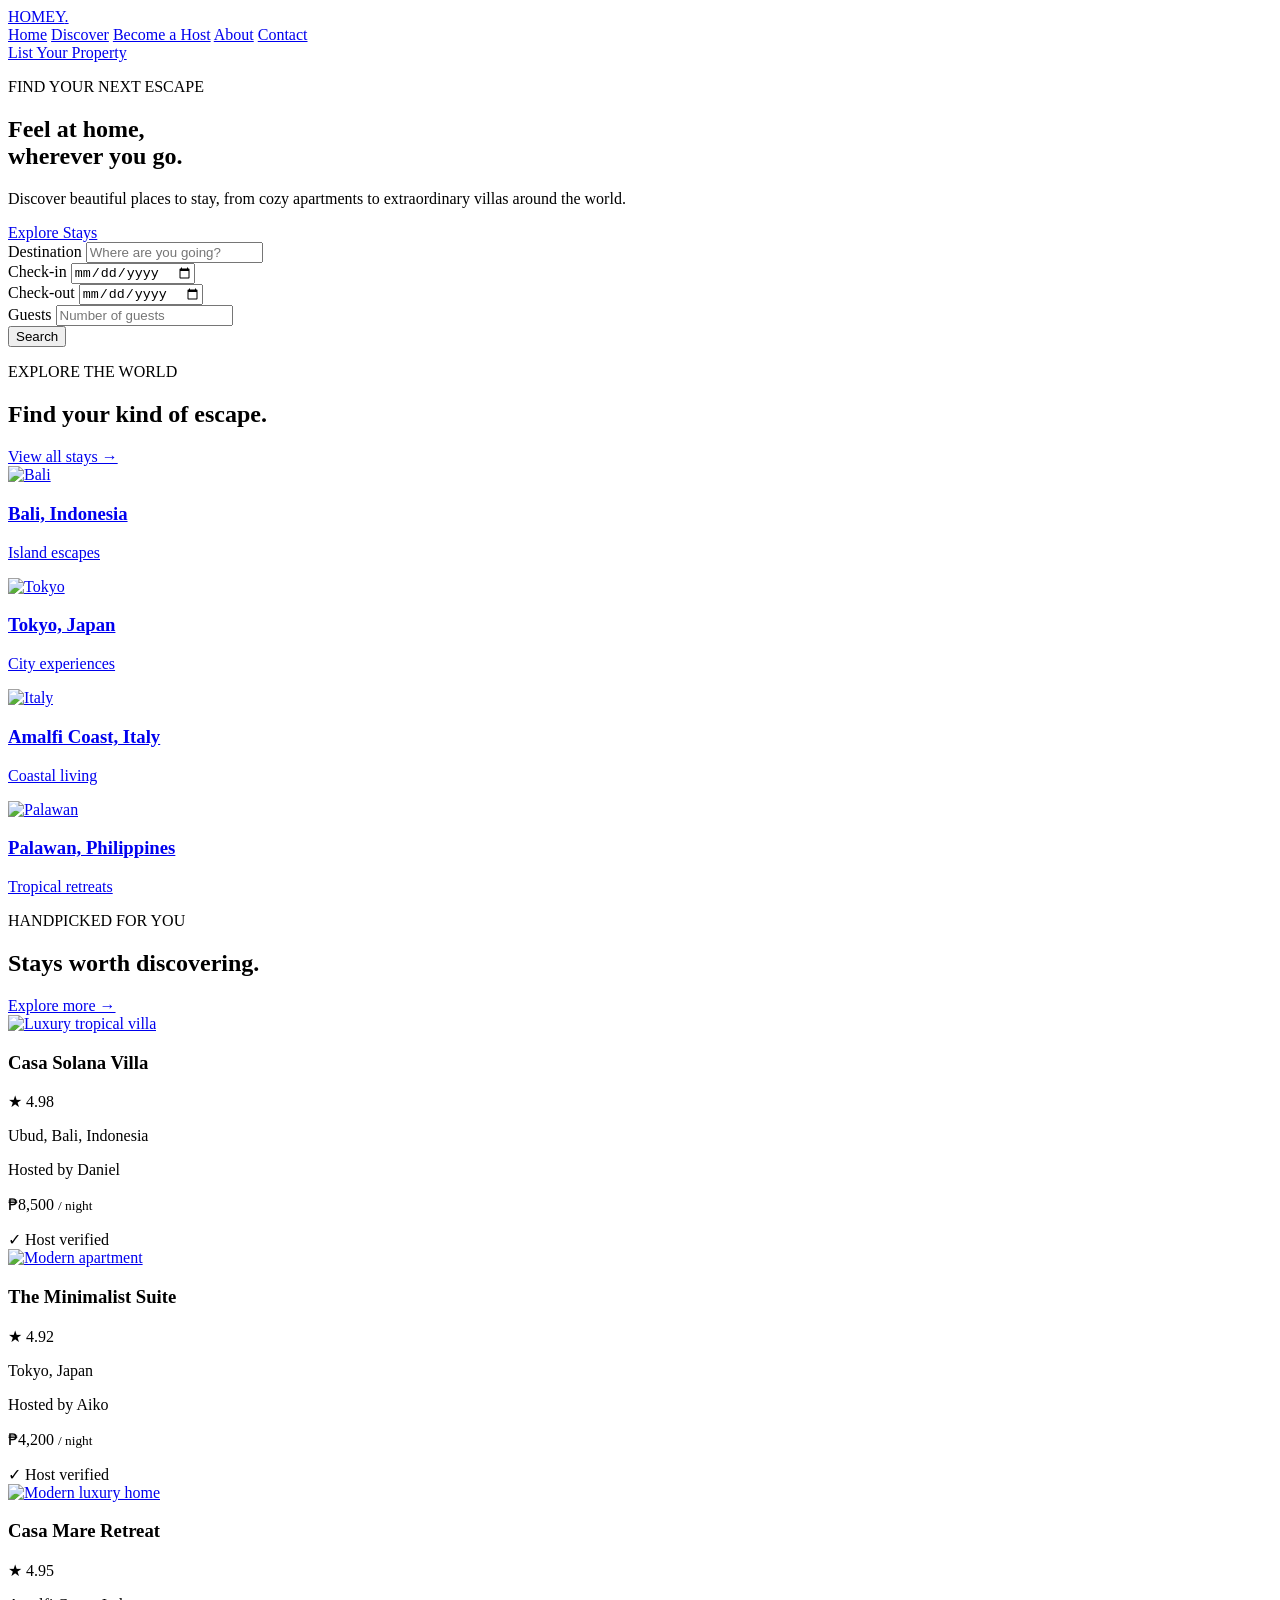
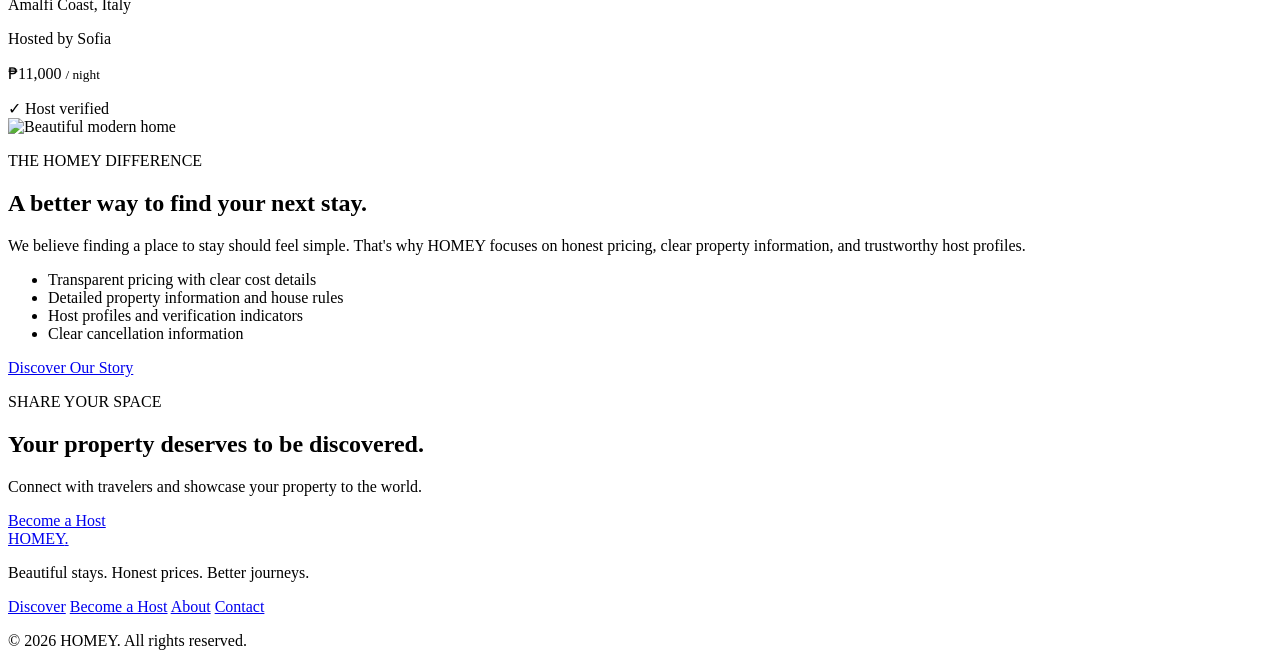
==== index.html @ 2c4d7ad2 "first commit" ====
<!DOCTYPE html>
<html lang="en">
<head>
    <meta charset="UTF-8">
    <meta name="viewport" content="width=device-width, initial-scale=1.0">
    <title>HOMEY | Stay Beyond Ordinary</title>
    <link rel="stylesheet" href="styles.css">
</head>
<body>

<header class="navbar">
    <a href="index.html" class="logo">HOMEY<span>.</span></a>

    <nav>
        <a href="index.html" class="active">Home</a>
        <a href="discover.html">Discover</a>
        <a href="host.html">Become a Host</a>
        <a href="about.html">About</a>
        <a href="contact.html">Contact</a>
    </nav>

    <a href="host.html" class="nav-button">List Your Property</a>
</header>

<section class="hero">
    <div class="hero-content">
        <p class="eyebrow">FIND YOUR NEXT ESCAPE</p>
        <h1>Feel at home,<br>wherever you go.</h1>
        <p>
            Discover beautiful places to stay, from cozy apartments
            to extraordinary villas around the world.
        </p>
        <a href="discover.html" class="button">Explore Stays</a>
    </div>
</section>

<section class="search-section">
    <form action="discover.html" method="get" class="search-box">
        <div>
            <label>Destination</label>
            <input type="text" name="destination" placeholder="Where are you going?">
        </div>

        <div>
            <label>Check-in</label>
            <input type="date" name="checkin">
        </div>

        <div>
            <label>Check-out</label>
            <input type="date" name="checkout">
        </div>

        <div>
            <label>Guests</label>
            <input type="number" name="guests" min="1" placeholder="Number of guests">
        </div>

        <button type="submit" class="button">Search</button>
    </form>
</section>

<section class="section">
    <div class="section-heading">
        <div>
            <p class="eyebrow">EXPLORE THE WORLD</p>
            <h2>Find your kind of escape.</h2>
        </div>
        <a href="discover.html" class="text-link">View all stays →</a>
    </div>

    <div class="destination-grid">
        <a href="discover.html" class="destination-card">
            <img src="" alt="Bali">
            <div><h3>Bali, Indonesia</h3><p>Island escapes</p></div>
        </a>

        <a href="discover.html" class="destination-card">
            <img src="" alt="Tokyo">
            <div><h3>Tokyo, Japan</h3><p>City experiences</p></div>
        </a>

        <a href="discover.html" class="destination-card">
            <img src="" alt="Italy">
            <div><h3>Amalfi Coast, Italy</h3><p>Coastal living</p></div>
        </a>

        <a href="discover.html" class="destination-card">
            <img src="" alt="Palawan">
            <div><h3>Palawan, Philippines</h3><p>Tropical retreats</p></div>
        </a>
    </div>
</section>

<section class="section">
    <div class="section-heading">
        <div>
            <p class="eyebrow">HANDPICKED FOR YOU</p>
            <h2>Stays worth discovering.</h2>
        </div>
        <a href="discover.html" class="text-link">Explore more →</a>
    </div>

    <div class="property-grid">

        <article class="property-card">
            <a href="property.html">
                <img src="" alt="Luxury tropical villa">
            </a>
            <div class="property-info">
                <div class="property-top">
                    <h3>Casa Solana Villa</h3>
                    <span>★ 4.98</span>
                </div>
                <p>Ubud, Bali, Indonesia</p>
                <p class="host">Hosted by Daniel</p>
                <p class="price">₱8,500 <small>/ night</small></p>
                <span class="verified">✓ Host verified</span>
            </div>
        </article>

        <article class="property-card">
            <a href="property.html">
                <img src="" alt="Modern apartment">
            </a>
            <div class="property-info">
                <div class="property-top">
                    <h3>The Minimalist Suite</h3>
                    <span>★ 4.92</span>
                </div>
                <p>Tokyo, Japan</p>
                <p class="host">Hosted by Aiko</p>
                <p class="price">₱4,200 <small>/ night</small></p>
                <span class="verified">✓ Host verified</span>
            </div>
        </article>

        <article class="property-card">
            <a href="property.html">
                <img src="" alt="Modern luxury home">
            </a>
            <div class="property-info">
                <div class="property-top">
                    <h3>Casa Mare Retreat</h3>
                    <span>★ 4.95</span>
                </div>
                <p>Amalfi Coast, Italy</p>
                <p class="host">Hosted by Sofia</p>
                <p class="price">₱11,000 <small>/ night</small></p>
                <span class="verified">✓ Host verified</span>
            </div>
        </article>

    </div>
</section>

<section class="feature-section">
    <div class="feature-image">
        <img src="" alt="Beautiful modern home">
    </div>

    <div class="feature-content">
        <p class="eyebrow">THE HOMEY DIFFERENCE</p>
        <h2>A better way to find your next stay.</h2>
        <p>
            We believe finding a place to stay should feel simple.
            That's why HOMEY focuses on honest pricing, clear
            property information, and trustworthy host profiles.
        </p>

        <ul class="feature-list">
            <li>Transparent pricing with clear cost details</li>
            <li>Detailed property information and house rules</li>
            <li>Host profiles and verification indicators</li>
            <li>Clear cancellation information</li>
        </ul>

        <a href="about.html" class="button">Discover Our Story</a>
    </div>
</section>

<section class="host-banner">
    <p class="eyebrow">SHARE YOUR SPACE</p>
    <h2>Your property deserves to be discovered.</h2>
    <p>Connect with travelers and showcase your property to the world.</p>
    <a href="host.html" class="button button-light">Become a Host</a>
</section>

<footer>
    <a href="index.html" class="logo">HOMEY<span>.</span></a>
    <p>Beautiful stays. Honest prices. Better journeys.</p>
    <div class="footer-links">
        <a href="discover.html">Discover</a>
        <a href="host.html">Become a Host</a>
        <a href="about.html">About</a>
        <a href="contact.html">Contact</a>
    </div>
    <p class="copyright">© 2026 HOMEY. All rights reserved.</p>
</footer>

</body>
</html>
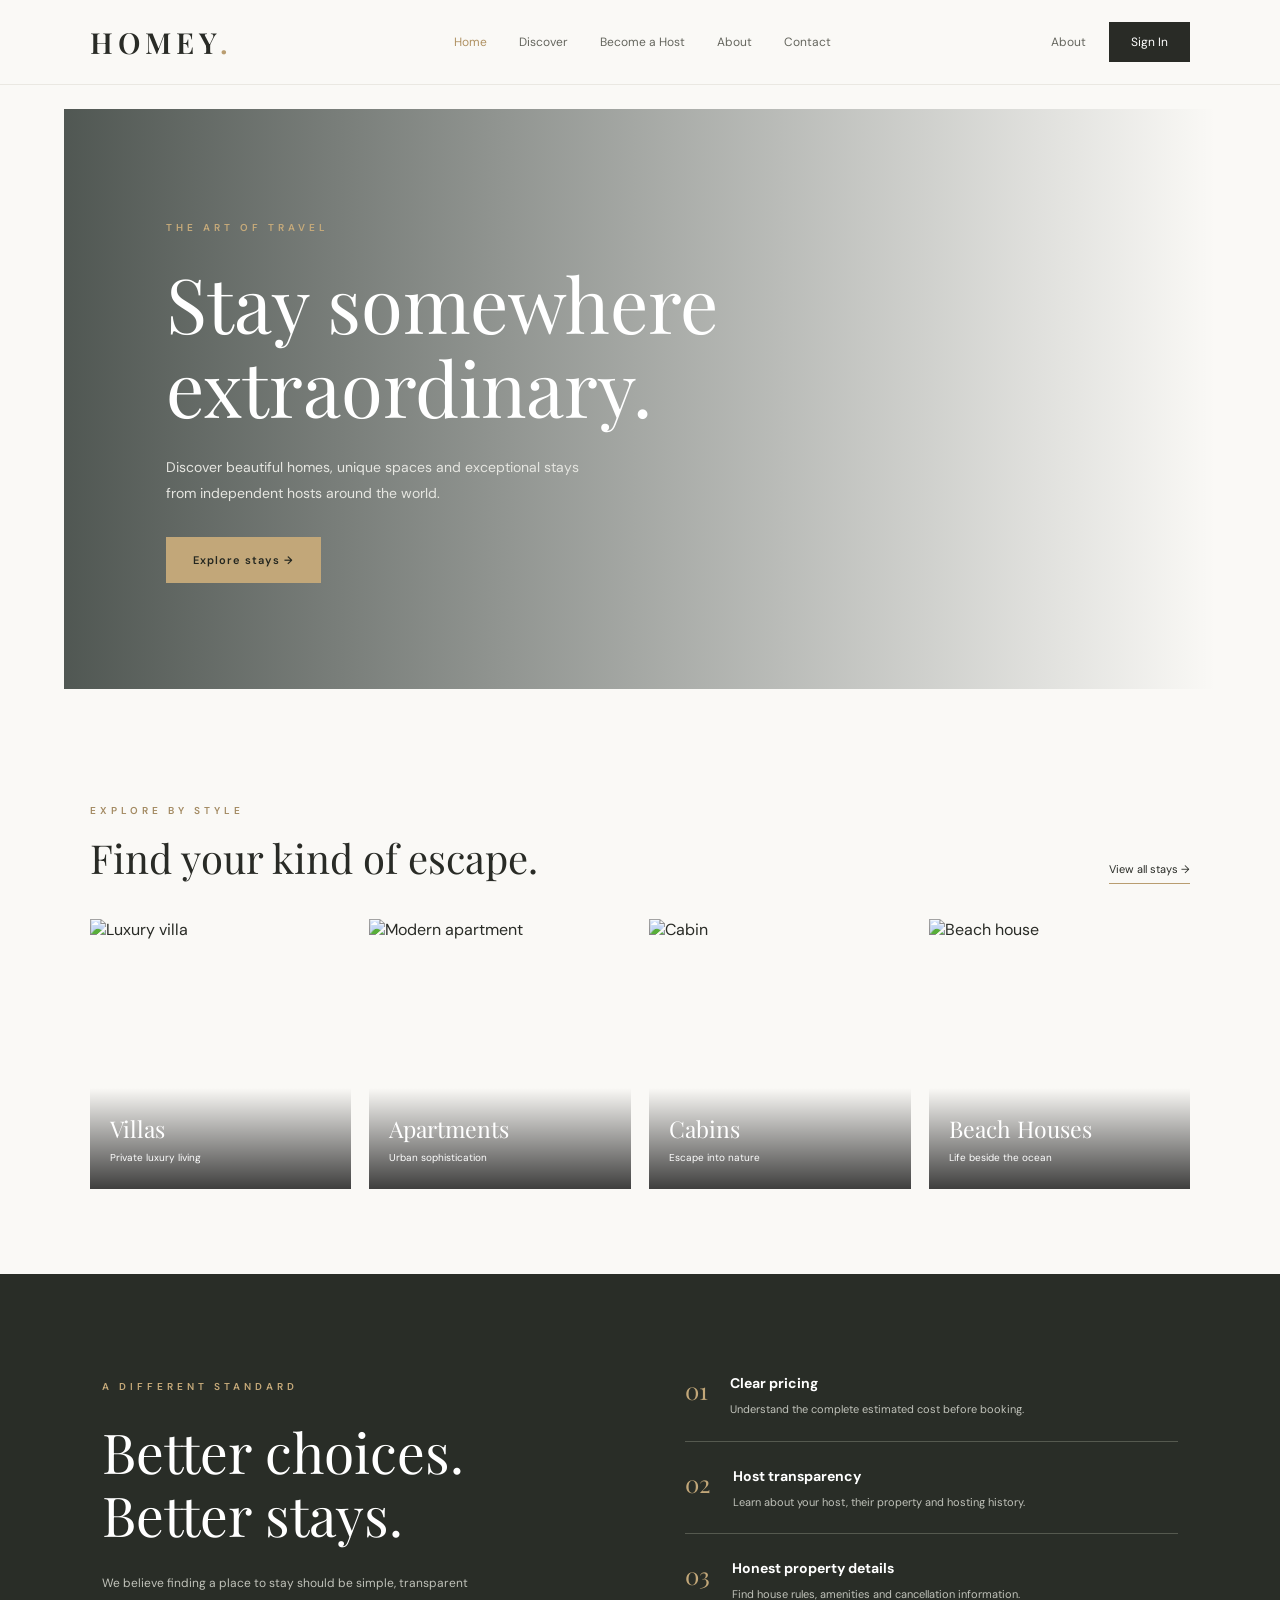
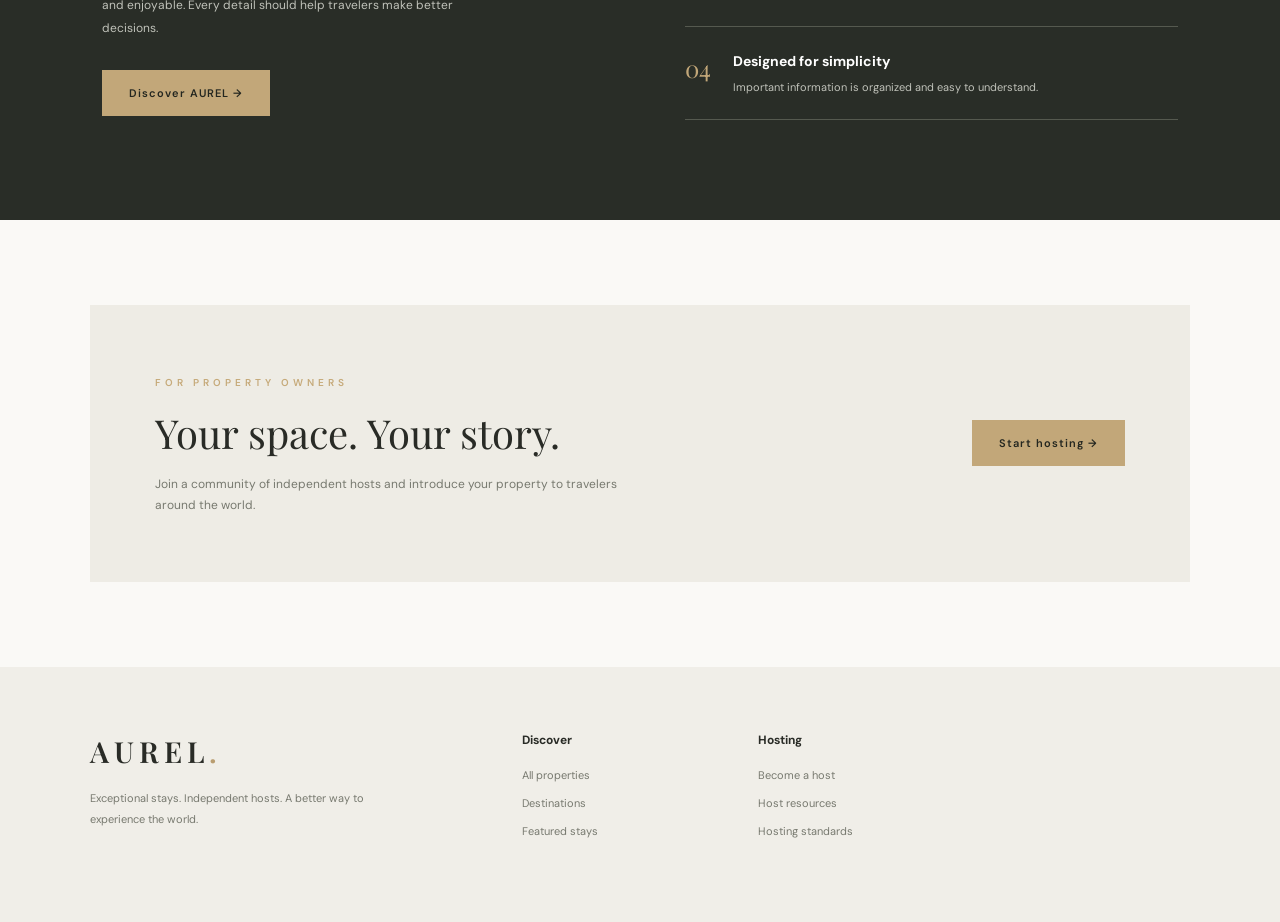
==== commit eb9ab224: "first commit" ====
--- a/index.html
+++ b/index.html
@@ -1,12 +1,14 @@
-
 <!DOCTYPE html>
 <html lang="en">
 <head>
     <meta charset="UTF-8">
     <meta name="viewport" content="width=device-width, initial-scale=1.0">
-    <title>HOMEY | Stay Beyond Ordinary</title>
+    <title>AUREL | Discover Exceptional Stays</title>
     <link rel="stylesheet" href="styles.css">
+    <link href="https://fonts.googleapis.com/css2?family=DM+Sans:wght@400;500;600;700&family=Playfair+Display:wght@400;500;600&display=swap" rel="stylesheet">
+    <link rel="stylesheet" href="style.css">
 </head>
+
 <body>
 
 <header class="navbar">
@@ -14,190 +16,185 @@
 
     <nav>
         <a href="index.html" class="active">Home</a>
-        <a href="discover.html">Discover</a>
+        <a href="discover.html" >Discover</a>
         <a href="host.html">Become a Host</a>
         <a href="about.html">About</a>
         <a href="contact.html">Contact</a>
     </nav>
 
-    <a href="host.html" class="nav-button">List Your Property</a>
+    <div class="nav-actions">
+        <a href="#about">About</a>
+        <a href="#" class="sign-in">Sign In</a>
+    </div>
 </header>
+
+<!-- HERO -->
 
 <section class="hero">
     <div class="hero-content">
-        <p class="eyebrow">FIND YOUR NEXT ESCAPE</p>
-        <h1>Feel at home,<br>wherever you go.</h1>
+        <span class="eyebrow">THE ART OF TRAVEL</span>
+
+        <h1>Stay somewhere<br>extraordinary.</h1>
+
         <p>
-            Discover beautiful places to stay, from cozy apartments
-            to extraordinary villas around the world.
+            Discover beautiful homes, unique spaces and
+            exceptional stays from independent hosts
+            around the world.
         </p>
-        <a href="discover.html" class="button">Explore Stays</a>
-    </div>
-</section>
-
-<section class="search-section">
-    <form action="discover.html" method="get" class="search-box">
-        <div>
-            <label>Destination</label>
-            <input type="text" name="destination" placeholder="Where are you going?">
-        </div>
-
-        <div>
-            <label>Check-in</label>
-            <input type="date" name="checkin">
-        </div>
-
-        <div>
-            <label>Check-out</label>
-            <input type="date" name="checkout">
-        </div>
-
-        <div>
-            <label>Guests</label>
-            <input type="number" name="guests" min="1" placeholder="Number of guests">
-        </div>
-
-        <button type="submit" class="button">Search</button>
-    </form>
-</section>
+
+        <a href="discover.html" class="gold-button">
+            Explore stays →
+        </a>
+    </div>
+</section>
+
+<!-- SEARCH -->
+
+
+
+<!-- CATEGORIES -->
 
 <section class="section">
-    <div class="section-heading">
-        <div>
-            <p class="eyebrow">EXPLORE THE WORLD</p>
+    <div class="section-title">
+        <div>
+            <span class="eyebrow dark">EXPLORE BY STYLE</span>
             <h2>Find your kind of escape.</h2>
         </div>
         <a href="discover.html" class="text-link">View all stays →</a>
     </div>
 
-    <div class="destination-grid">
-        <a href="discover.html" class="destination-card">
-            <img src="" alt="Bali">
-            <div><h3>Bali, Indonesia</h3><p>Island escapes</p></div>
-        </a>
-
-        <a href="discover.html" class="destination-card">
-            <img src="" alt="Tokyo">
-            <div><h3>Tokyo, Japan</h3><p>City experiences</p></div>
-        </a>
-
-        <a href="discover.html" class="destination-card">
-            <img src="" alt="Italy">
-            <div><h3>Amalfi Coast, Italy</h3><p>Coastal living</p></div>
-        </a>
-
-        <a href="discover.html" class="destination-card">
-            <img src="" alt="Palawan">
-            <div><h3>Palawan, Philippines</h3><p>Tropical retreats</p></div>
-        </a>
-    </div>
-</section>
-
-<section class="section">
-    <div class="section-heading">
-        <div>
-            <p class="eyebrow">HANDPICKED FOR YOU</p>
-            <h2>Stays worth discovering.</h2>
-        </div>
-        <a href="discover.html" class="text-link">Explore more →</a>
-    </div>
-
-    <div class="property-grid">
-
-        <article class="property-card">
-            <a href="property.html">
-                <img src="" alt="Luxury tropical villa">
-            </a>
-            <div class="property-info">
-                <div class="property-top">
-                    <h3>Casa Solana Villa</h3>
-                    <span>★ 4.98</span>
-                </div>
-                <p>Ubud, Bali, Indonesia</p>
-                <p class="host">Hosted by Daniel</p>
-                <p class="price">₱8,500 <small>/ night</small></p>
-                <span class="verified">✓ Host verified</span>
-            </div>
-        </article>
-
-        <article class="property-card">
-            <a href="property.html">
-                <img src="" alt="Modern apartment">
-            </a>
-            <div class="property-info">
-                <div class="property-top">
-                    <h3>The Minimalist Suite</h3>
-                    <span>★ 4.92</span>
-                </div>
-                <p>Tokyo, Japan</p>
-                <p class="host">Hosted by Aiko</p>
-                <p class="price">₱4,200 <small>/ night</small></p>
-                <span class="verified">✓ Host verified</span>
-            </div>
-        </article>
-
-        <article class="property-card">
-            <a href="property.html">
-                <img src="" alt="Modern luxury home">
-            </a>
-            <div class="property-info">
-                <div class="property-top">
-                    <h3>Casa Mare Retreat</h3>
-                    <span>★ 4.95</span>
-                </div>
-                <p>Amalfi Coast, Italy</p>
-                <p class="host">Hosted by Sofia</p>
-                <p class="price">₱11,000 <small>/ night</small></p>
-                <span class="verified">✓ Host verified</span>
-            </div>
-        </article>
-
-    </div>
-</section>
-
-<section class="feature-section">
-    <div class="feature-image">
-        <img src="" alt="Beautiful modern home">
-    </div>
-
-    <div class="feature-content">
-        <p class="eyebrow">THE HOMEY DIFFERENCE</p>
-        <h2>A better way to find your next stay.</h2>
+    <div class="category-grid">
+
+        <a href="discover.html" class="category-card">
+            <img src="" alt="Luxury villa">
+            <div class="category-overlay">
+                <h3>Villas</h3>
+                <p>Private luxury living</p>
+            </div>
+        </a>
+
+        <a href="discover.html" class="category-card">
+            <img src="" alt="Modern apartment">
+            <div class="category-overlay">
+                <h3>Apartments</h3>
+                <p>Urban sophistication</p>
+            </div>
+        </a>
+
+        <a href="discover.html" class="category-card">
+            <img src="" alt="Cabin">
+            <div class="category-overlay">
+                <h3>Cabins</h3>
+                <p>Escape into nature</p>
+            </div>
+        </a>
+
+        <a href="discover.html" class="category-card">
+            <img src="" alt="Beach house">
+            <div class="category-overlay">
+                <h3>Beach Houses</h3>
+                <p>Life beside the ocean</p>
+            </div>
+        </a>
+
+    </div>
+</section>
+
+<!-- DESTINATIONS -->
+
+
+
+<!-- FEATURED HOMES -->
+
+
+
+<!-- WHY AUREL -->
+
+<section class="why-section" id="about">
+    <div class="why-content">
+        <span class="eyebrow">A DIFFERENT STANDARD</span>
+        <h2>Better choices.<br>Better stays.</h2>
         <p>
-            We believe finding a place to stay should feel simple.
-            That's why HOMEY focuses on honest pricing, clear
-            property information, and trustworthy host profiles.
+            We believe finding a place to stay should be simple,
+            transparent and enjoyable. Every detail should help
+            travelers make better decisions.
         </p>
-
-        <ul class="feature-list">
-            <li>Transparent pricing with clear cost details</li>
-            <li>Detailed property information and house rules</li>
-            <li>Host profiles and verification indicators</li>
-            <li>Clear cancellation information</li>
-        </ul>
-
-        <a href="about.html" class="button">Discover Our Story</a>
-    </div>
-</section>
+        <a href="discover.html" class="gold-button">Discover AUREL →</a>
+    </div>
+
+    <div class="benefits">
+        <div class="benefit">
+            <span>01</span>
+            <div>
+                <h3>Clear pricing</h3>
+                <p>Understand the complete estimated cost before booking.</p>
+            </div>
+        </div>
+
+        <div class="benefit">
+            <span>02</span>
+            <div>
+                <h3>Host transparency</h3>
+                <p>Learn about your host, their property and hosting history.</p>
+            </div>
+        </div>
+
+        <div class="benefit">
+            <span>03</span>
+            <div>
+                <h3>Honest property details</h3>
+                <p>Find house rules, amenities and cancellation information.</p>
+            </div>
+        </div>
+
+        <div class="benefit">
+            <span>04</span>
+            <div>
+                <h3>Designed for simplicity</h3>
+                <p>Important information is organized and easy to understand.</p>
+            </div>
+        </div>
+    </div>
+</section>
+
+<!-- HOST PROMOTION -->
 
 <section class="host-banner">
-    <p class="eyebrow">SHARE YOUR SPACE</p>
-    <h2>Your property deserves to be discovered.</h2>
-    <p>Connect with travelers and showcase your property to the world.</p>
-    <a href="host.html" class="button button-light">Become a Host</a>
-</section>
-
-<footer>
-    <a href="index.html" class="logo">HOMEY<span>.</span></a>
-    <p>Beautiful stays. Honest prices. Better journeys.</p>
-    <div class="footer-links">
-        <a href="discover.html">Discover</a>
-        <a href="host.html">Become a Host</a>
-        <a href="about.html">About</a>
-        <a href="contact.html">Contact</a>
-    </div>
-    <p class="copyright">© 2026 HOMEY. All rights reserved.</p>
-</footer>
-
-</body>
-</html>+    <div>
+        <span class="eyebrow">FOR PROPERTY OWNERS</span>
+        <h2>Your space. Your story.</h2>
+        <p>
+            Join a community of independent hosts and introduce
+            your property to travelers around the world.
+        </p>
+    </div>
+
+    <a href="host.html" class="gold-button">Start hosting →</a>
+</section>
+
+<!-- FOOTER -->
+
+<footer class="footer">
+    <div class="footer-grid">
+
+        <div>
+            <a href="index.html" class="logo">AUREL<span>.</span></a>
+            <p class="footer-description">
+                Exceptional stays. Independent hosts.
+                A better way to experience the world.
+            </p>
+        </div>
+
+        <div>
+            <h4>Discover</h4>
+            <a href="discover.html">All properties</a>
+            <a href="#destinations">Destinations</a>
+            <a href="#featured">Featured stays</a>
+        </div>
+
+        <div>
+            <h4>Hosting</h4>
+            <a href="host.html">Become a host</a>
+            <a href="host.html">Host resources</a>
+            <a href="host.html">Hosting standards</a>
+        </div>
--- a/styles.css
+++ b/styles.css
@@ -0,0 +1,800 @@
+* {
+    margin: 0;
+    padding: 0;
+    box-sizing: border-box;
+}
+
+html {
+    scroll-behavior: smooth;
+}
+
+body {
+    background: #faf9f6;
+    color: #292b26;
+    font-family: 'DM Sans', sans-serif;
+}
+
+a {
+    text-decoration: none;
+    color: inherit;
+}
+
+/* NAVBAR */
+
+.navbar {
+    height: 85px;
+    padding: 0 7%;
+    display: flex;
+    justify-content: space-between;
+    align-items: center;
+    background: #faf9f6;
+    border-bottom: 1px solid #eae8e2;
+}
+
+.logo {
+    font-family: 'Playfair Display', serif;
+    font-size: 29px;
+    letter-spacing: 5px;
+    font-weight: 600;
+}
+
+.logo span {
+    color: #b99d70;
+}
+
+.navbar nav {
+    display: flex;
+    gap: 32px;
+}
+
+.navbar nav a,
+.nav-actions a {
+    font-size: 12px;
+    color: #65665e;
+    transition: .3s;
+}
+
+.navbar nav a:hover,
+.navbar nav a.active {
+    color: #b09263;
+}
+
+.nav-actions {
+    display: flex;
+    align-items: center;
+    gap: 23px;
+}
+
+.nav-actions .sign-in {
+    background: #292b26;
+    color: white;
+    padding: 12px 22px;
+}
+
+/* HERO */
+
+.hero {
+    min-height: 580px;
+    margin: 24px 5%;
+    background:
+        linear-gradient(90deg, rgba(15,25,20,.72), transparent),
+        url("https://images.unsplash.com/photo-1600607687939-ce8a6c25118c?w=1800")
+        center/cover;
+    display: flex;
+    align-items: center;
+    padding: 8%;
+    color: white;
+}
+
+.hero-content {
+    max-width: 600px;
+}
+
+.eyebrow {
+    color: #c6aa7a;
+    font-size: 10px;
+    letter-spacing: 4px;
+    font-weight: 600;
+}
+
+.eyebrow.dark {
+    color: #a38a62;
+}
+
+.hero h1 {
+    font-family: 'Playfair Display', serif;
+    font-size: clamp(48px, 6vw, 76px);
+    font-weight: 400;
+    line-height: 1.1;
+    margin: 25px 0;
+}
+
+.hero p {
+    color: #e6e6e1;
+    font-size: 14px;
+    line-height: 1.9;
+    max-width: 420px;
+}
+
+.gold-button {
+    display: inline-block;
+    background: #c2a779;
+    color: #242720;
+    padding: 16px 27px;
+    font-size: 11px;
+    font-weight: 600;
+    letter-spacing: 1px;
+    transition: .3s;
+    border: none;
+}
+
+.hero .gold-button {
+    margin-top: 30px;
+}
+
+.gold-button:hover {
+    background: white;
+}
+
+/* SEARCH */
+
+.search-wrapper {
+    padding: 0 7%;
+}
+
+.search-bar {
+    display: grid;
+    grid-template-columns: 1.5fr 1fr 1fr 1fr auto;
+    background: white;
+    padding: 13px;
+    box-shadow: 0 10px 35px rgba(0,0,0,.06);
+    border: 1px solid #eeeae2;
+}
+
+.search-field {
+    padding: 12px 20px;
+    border-right: 1px solid #eeeae2;
+}
+
+.search-field label {
+    display: block;
+    font-size: 9px;
+    font-weight: 700;
+    letter-spacing: 1px;
+    margin-bottom: 9px;
+}
+
+.search-field input,
+.search-field select {
+    width: 100%;
+    border: none;
+    outline: none;
+    background: transparent;
+    font-family: inherit;
+    font-size: 11px;
+    color: #777;
+}
+
+.search-button {
+    border: none;
+    background: #292b26;
+    color: white;
+    padding: 0 25px;
+    font-family: inherit;
+    font-size: 11px;
+    letter-spacing: 1px;
+    cursor: pointer;
+}
+
+/* SECTIONS */
+
+.section {
+    padding: 95px 7%;
+}
+
+.section-title {
+    display: flex;
+    justify-content: space-between;
+    align-items: end;
+    margin-bottom: 35px;
+    gap: 20px;
+}
+
+.section-title h2 {
+    font-family: 'Playfair Display', serif;
+    font-size: 40px;
+    font-weight: 400;
+    margin-top: 12px;
+}
+
+.text-link {
+    font-size: 11px;
+    border-bottom: 1px solid #b99d70;
+    padding-bottom: 7px;
+    white-space: nowrap;
+}
+
+.section-description {
+    font-size: 12px;
+    color: #85857d;
+    margin-top: 12px;
+}
+
+/* CATEGORIES */
+
+.category-grid {
+    display: grid;
+    grid-template-columns: repeat(4, 1fr);
+    gap: 18px;
+}
+
+.category-card {
+    height: 270px;
+    position: relative;
+    overflow: hidden;
+}
+
+.category-card img {
+    width: 100%;
+    height: 100%;
+    object-fit: cover;
+    transition: .5s;
+}
+
+.category-card:hover img {
+    transform: scale(1.06);
+}
+
+.category-overlay {
+    position: absolute;
+    bottom: 0;
+    left: 0;
+    right: 0;
+    padding: 25px 20px;
+    color: white;
+    background: linear-gradient(transparent, rgba(0,0,0,.75));
+}
+
+.category-overlay h3,
+.destination-card h3 {
+    font-family: 'Playfair Display', serif;
+    font-size: 23px;
+    font-weight: 400;
+}
+
+.category-overlay p,
+.destination-card p {
+    font-size: 10px;
+    margin-top: 7px;
+}
+
+/* DESTINATIONS */
+
+.destination-section {
+    background: #f0eee8;
+}
+
+.destination-grid {
+    display: grid;
+    grid-template-columns: repeat(4, 1fr);
+    gap: 18px;
+}
+
+.destination-card {
+    height: 310px;
+    position: relative;
+    overflow: hidden;
+    color: white;
+}
+
+.destination-card img {
+    width: 100%;
+    height: 100%;
+    object-fit: cover;
+    transition: .5s;
+}
+
+.destination-card:hover img {
+    transform: scale(1.06);
+}
+
+.destination-card div {
+    position: absolute;
+    bottom: 0;
+    width: 100%;
+    padding: 25px 20px;
+    background: linear-gradient(transparent, rgba(0,0,0,.7));
+}
+
+/* PROPERTIES */
+
+.property-grid {
+    display: grid;
+    grid-template-columns: repeat(3, 1fr);
+    gap: 25px;
+}
+
+.property-card {
+    background: white;
+    border: 1px solid #eeeae2;
+    transition: .3s;
+}
+
+.property-card:hover {
+    transform: translateY(-5px);
+    box-shadow: 0 12px 30px rgba(0,0,0,.06);
+}
+
+.property-image {
+    height: 255px;
+    position: relative;
+    overflow: hidden;
+}
+
+.property-image img {
+    width: 100%;
+    height: 100%;
+    object-fit: cover;
+    transition: .5s;
+}
+
+.property-card:hover img {
+    transform: scale(1.04);
+}
+
+.verified {
+    position: absolute;
+    top: 15px;
+    left: 15px;
+    background: #faf9f6;
+    color: #48624e;
+    padding: 8px 12px;
+    font-size: 9px;
+}
+
+.property-info {
+    padding: 20px;
+}
+
+.property-location {
+    font-size: 9px;
+    letter-spacing: 2px;
+    color: #a38a62;
+    text-transform: uppercase;
+}
+
+.property-info h3 {
+    font-family: 'Playfair Display', serif;
+    font-size: 23px;
+    font-weight: 400;
+    margin: 9px 0;
+}
+
+.property-info > p {
+    font-size: 11px;
+    color: #85857d;
+    margin-bottom: 10px;
+}
+
+.property-info .details {
+    color: #777;
+    margin-top: 15px;
+}
+
+.property-bottom {
+    display: flex;
+    justify-content: space-between;
+    align-items: center;
+    border-top: 1px solid #eeeae2;
+    padding-top: 15px;
+    margin-top: 15px;
+    font-size: 12px;
+}
+
+.property-bottom small {
+    font-size: 10px;
+    font-weight: 400;
+    color: #888;
+}
+
+.property-bottom span {
+    font-size: 11px;
+}
+
+.property-info .price-note {
+    color: #64806a;
+    font-size: 10px;
+    margin: 12px 0 0;
+}
+
+.center-button {
+    text-align: center;
+    margin-top: 45px;
+}
+
+.outline-button {
+    display: inline-block;
+    border: 1px solid #292b26;
+    padding: 15px 30px;
+    font-size: 11px;
+    transition: .3s;
+}
+
+.outline-button:hover {
+    background: #292b26;
+    color: white;
+}
+
+/* WHY AUREL */
+
+.why-section {
+    background: #292d27;
+    color: white;
+    padding: 100px 8%;
+    display: grid;
+    grid-template-columns: 1fr 1fr;
+    gap: 90px;
+}
+
+.why-content h2 {
+    font-family: 'Playfair Display', serif;
+    font-size: 55px;
+    font-weight: 400;
+    line-height: 1.15;
+    margin: 25px 0;
+}
+
+.why-content > p {
+    color: #c0c2ba;
+    line-height: 1.9;
+    font-size: 12px;
+    max-width: 390px;
+    margin-bottom: 30px;
+}
+
+.benefits {
+    display: flex;
+    flex-direction: column;
+    gap: 25px;
+}
+
+.benefit {
+    display: flex;
+    gap: 22px;
+    border-bottom: 1px solid #55594f;
+    padding-bottom: 22px;
+}
+
+.benefit > span {
+    font-family: 'Playfair Display', serif;
+    font-size: 24px;
+    color: #c2a779;
+}
+
+.benefit h3 {
+    font-size: 14px;
+    margin-bottom: 8px;
+}
+
+.benefit p {
+    font-size: 11px;
+    color: #c0c2ba;
+    line-height: 1.7;
+}
+
+/* HOST BANNER */
+
+.host-banner {
+    margin: 85px 7%;
+    padding: 65px;
+    background: #eeece5;
+    display: flex;
+    justify-content: space-between;
+    align-items: center;
+    gap: 30px;
+}
+
+.host-banner h2 {
+    font-family: 'Playfair Display', serif;
+    font-size: 40px;
+    font-weight: 400;
+    margin: 15px 0;
+}
+
+.host-banner p {
+    color: #77796f;
+    font-size: 12px;
+    line-height: 1.8;
+    max-width: 470px;
+}
+
+/* FOOTER */
+
+.footer {
+    background: #f0eee8;
+    padding: 65px 7% 25px;
+}
+
+.footer-grid {
+    display: grid;
+    grid-template-columns: 2fr 1fr 1fr 1fr;
+    gap: 40px;
+    padding-bottom: 45px;
+}
+
+.footer-description {
+    max-width: 280px;
+    font-size: 11px;
+    line-height: 1.9;
+    color: #77796f;
+    margin-top: 18px;
+}
+
+.footer-grid h4 {
+    font-size: 12px;
+    margin-bottom: 20px;
+}
+
+.footer-grid div > a:not(.logo) {
+    display: block;
+    font-size: 11px;
+    color: #77796f;
+    margin-bottom: 14px;
+}
+
+.footer-bottom {
+    border-top: 1px solid #dcd9d0;
+    padding-top: 22px;
+    display: flex;
+    justify-content: space-between;
+    font-size: 10px;
+    color: #888;
+}
+
+/* RESPONSIVE */
+
+@media(max-width: 950px) {
+    .navbar {
+        padding: 20px 4%;
+        height: auto;
+        flex-wrap: wrap;
+        gap: 20px;
+    }
+
+    .navbar nav {
+        gap: 15px;
+    }
+
+    .search-bar {
+        grid-template-columns: repeat(2, 1fr);
+    }
+
+    .search-button {
+        padding: 18px;
+    }
+
+    .category-grid,
+    .destination-grid {
+        grid-template-columns: repeat(2, 1fr);
+    }
+
+    .property-grid {
+        grid-template-columns: repeat(2, 1fr);
+    }
+
+    .why-section {
+        gap: 40px;
+    }
+
+    .footer-grid {
+        grid-template-columns: repeat(2, 1fr);
+    }
+}
+
+@media(max-width: 600px) {
+    .navbar {
+        justify-content: space-between;
+    }
+
+    .navbar nav {
+        width: 100%;
+        order: 3;
+        justify-content: space-between;
+        flex-wrap: wrap;
+    }
+
+    .navbar nav a {
+        font-size: 10px;
+    }
+
+    .nav-actions > a:first-child {
+        display: none;
+    }
+
+    .hero {
+        min-height: 470px;
+        margin: 12px 3%;
+        padding: 7%;
+    }
+
+    .hero h1 {
+        font-size: 47px;
+    }
+
+    .search-wrapper {
+        padding: 0 4%;
+    }
+
+    .search-bar {
+        grid-template-columns: 1fr;
+    }
+
+    .search-field {
+        border-right: none;
+        border-bottom: 1px solid #eeeae2;
+    }
+
+    .section {
+        padding: 65px 5%;
+    }
+
+    .section-title {
+        align-items: start;
+        flex-direction: column;
+    }
+
+    .section-title h2 {
+        font-size: 33px;
+    }
+
+    .category-grid,
+    .destination-grid,
+    .property-grid {
+        grid-template-columns: 1fr;
+    }
+
+    .category-card {
+        height: 250px;
+    }
+
+    .destination-card {
+        height: 280px;
+    }
+
+    .why-section {
+        grid-template-columns: 1fr;
+        padding: 70px 7%;
+    }
+
+    .why-content h2 {
+        font-size: 43px;
+    }
+
+    .host-banner {
+        margin: 45px 4%;
+        padding: 35px 25px;
+        align-items: flex-start;
+        flex-direction: column;
+    }
+
+    .host-banner h2 {
+        font-size: 32px;
+    }
+
+    .footer-grid {
+        grid-template-columns: 1fr 1fr;
+        gap: 30px 20px;
+    }
+
+    .footer-bottom {
+        flex-direction: column;
+        gap: 12px;
+    }
+}
+
+
+/* FIXED SEARCH SECTION */
+
+.search-section {
+    padding: 0 7%;
+    margin-top: -35px;
+    position: relative;
+    z-index: 2;
+}
+
+.search-box {
+    width: 100%;
+    background: #ffffff;
+    padding: 25px;
+    display: grid;
+    grid-template-columns: 1.4fr 1fr 1fr 1fr auto;
+    gap: 18px;
+    align-items: end;
+    box-shadow: 0 8px 30px rgba(0, 0, 0, 0.08);
+}
+
+.search-box div {
+    display: flex;
+    flex-direction: column;
+    min-width: 0;
+}
+
+.search-box label {
+    font-size: 12px;
+    font-weight: bold;
+    margin-bottom: 8px;
+    color: #242321;
+}
+
+.search-box input {
+    width: 100%;
+    padding: 11px 5px;
+    border: none;
+    border-bottom: 1px solid #dddddd;
+    outline: none;
+    background: #ffffff;
+    font-size: 13px;
+    color: #242321;
+}
+
+.search-box input:focus {
+    border-bottom: 1px solid #b18a55;
+}
+
+.search-box .button,
+.search-box button {
+    background: #242321;
+    color: #ffffff;
+    border: 1px solid #242321;
+    padding: 13px 25px;
+    cursor: pointer;
+    transition: 0.3s;
+}
+
+.search-box .button:hover,
+.search-box button:hover {
+    background: #b18a55;
+    border-color: #b18a55;
+}
+
+/* FIXED GENERAL BUTTONS */
+
+.button {
+    display: inline-block;
+    background: #242321;
+    color: #ffffff;
+    border: 1px solid #242321;
+    padding: 14px 25px;
+    font-size: 13px;
+    text-decoration: none;
+    cursor: pointer;
+    transition: 0.3s;
+}
+
+.button:hover {
+    background: #b18a55;
+    border-color: #b18a55;
+    color: #ffffff;
+}
+
+/* SECTION SPACING */
+
+.section {
+    padding: 85px 7%;
+}
+
+@media (max-width: 1000px) {
+    .search-box {
+        grid-template-columns: repeat(2, 1fr);
+    }
+}
+
+@media (max-width: 650px) {
+    .search-section {
+        padding: 0 5%;
+    }
+
+    .search-box {
+        grid-template-columns: 1fr;
+    }
+}
